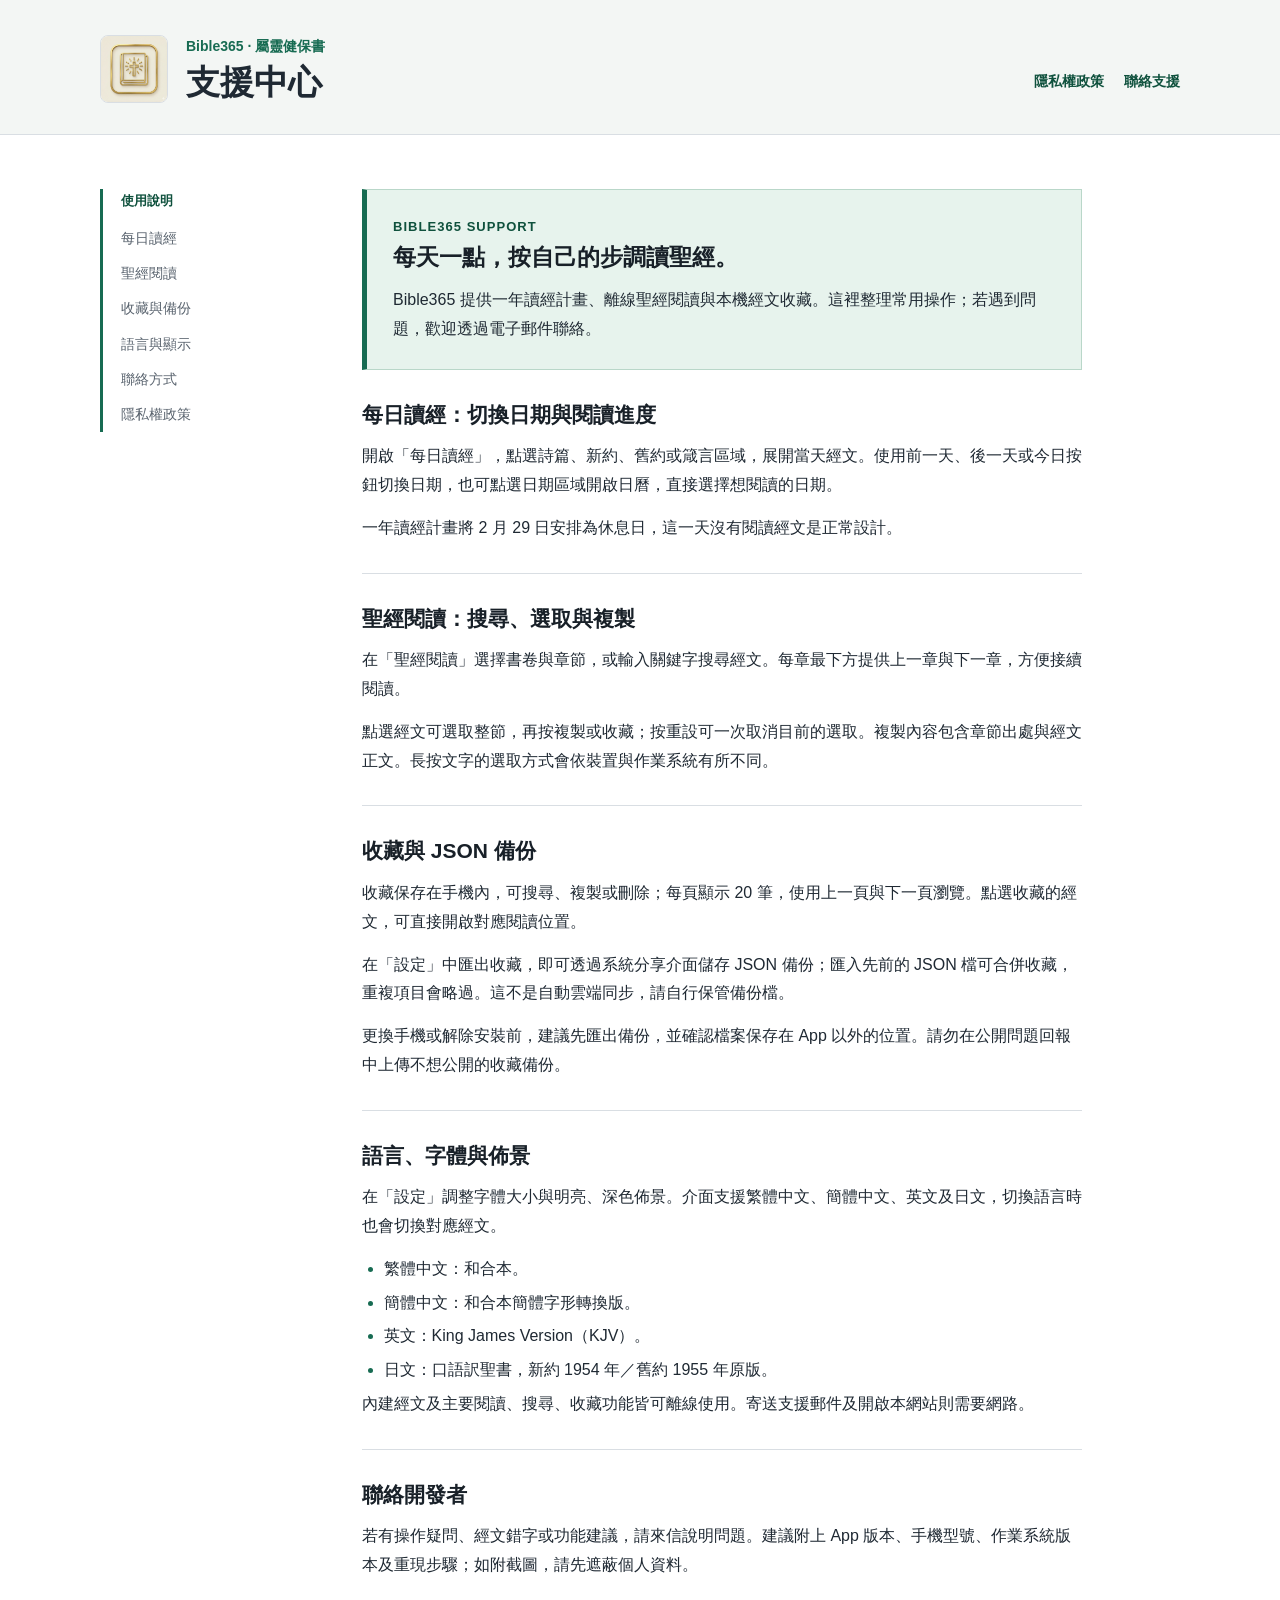
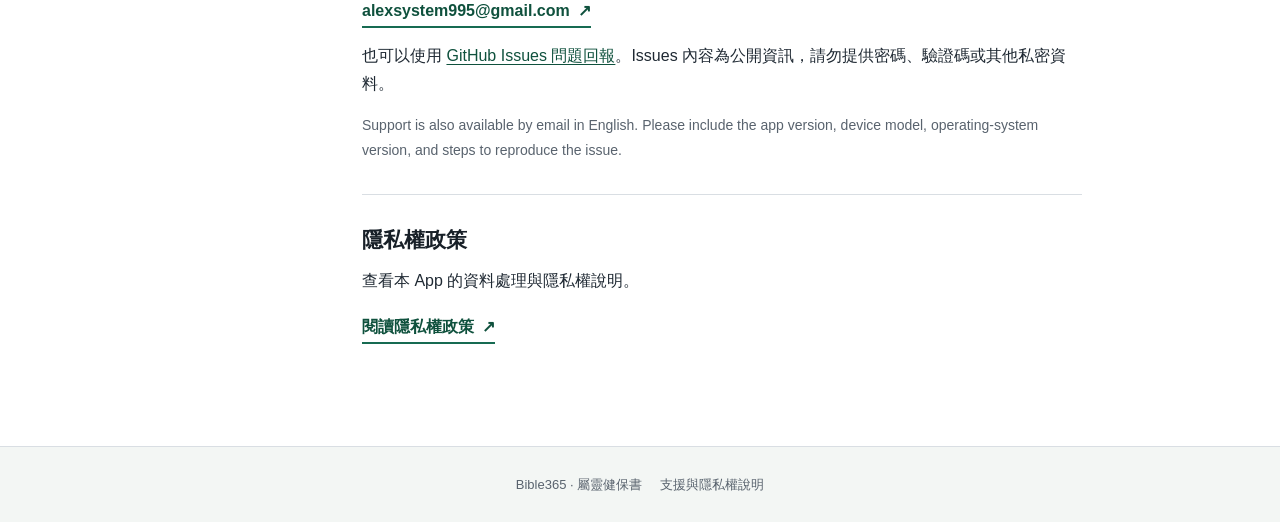
==== index.html @ 706f32ea "Migrate Bible365 support and privacy website to GitHub Pages" ====
<!doctype html>
<html lang="zh-Hant">
<head>
  <meta charset="utf-8">
  <meta name="viewport" content="width=device-width, initial-scale=1">
  <title>Bible365｜支援中心</title>
  <meta name="description" content="Bible365 支援中心：每日讀經、離線聖經、收藏備份的使用說明、問題回報與隱私權政策。">
  <link rel="canonical" href="https://alexlu2020.github.io/bible365-support/">
  <link rel="icon" href="icon.png">
  <link rel="apple-touch-icon" href="icon.png">
  <link rel="stylesheet" href="styles.css">
</head>
<body>
  <a class="skip-link" href="#main-content">跳至主要內容</a>
  <header class="site-header">
    <div class="header-inner">
      <div class="brand">
        <img src="icon.png" width="68" height="68" alt="Bible365 App 圖示">
        <div><p class="app-label">Bible365 · 屬靈健保書</p><h1>支援中心</h1></div>
      </div>
      <nav class="top-links" aria-label="網站導覽">
        <a href="privacy/">隱私權政策</a>
        <a href="#contact">聯絡支援</a>
      </nav>
    </div>
  </header>
  <main id="main-content" class="page-shell">
    <aside aria-label="支援內容導覽">
      <p class="toc-title">使用說明</p>
      <nav>
        <a href="#daily">每日讀經</a>
        <a href="#reader">聖經閱讀</a>
        <a href="#favorites">收藏與備份</a>
        <a href="#settings">語言與顯示</a>
        <a href="#contact">聯絡方式</a>
        <a href="privacy/">隱私權政策</a>
      </nav>
    </aside>
    <article>
      <section class="summary" aria-labelledby="summary-title">
        <p class="eyebrow">BIBLE365 SUPPORT</p>
        <h2 id="summary-title">每天一點，按自己的步調讀聖經。</h2>
        <p>Bible365 提供一年讀經計畫、離線聖經閱讀與本機經文收藏。這裡整理常用操作；若遇到問題，歡迎透過電子郵件聯絡。</p>
      </section>
      <section id="daily">
        <h2>每日讀經：切換日期與閱讀進度</h2>
        <p>開啟「每日讀經」，點選詩篇、新約、舊約或箴言區域，展開當天經文。使用前一天、後一天或今日按鈕切換日期，也可點選日期區域開啟日曆，直接選擇想閱讀的日期。</p>
        <p>一年讀經計畫將 2 月 29 日安排為休息日，這一天沒有閱讀經文是正常設計。</p>
      </section>
      <section id="reader">
        <h2>聖經閱讀：搜尋、選取與複製</h2>
        <p>在「聖經閱讀」選擇書卷與章節，或輸入關鍵字搜尋經文。每章最下方提供上一章與下一章，方便接續閱讀。</p>
        <p>點選經文可選取整節，再按複製或收藏；按重設可一次取消目前的選取。複製內容包含章節出處與經文正文。長按文字的選取方式會依裝置與作業系統有所不同。</p>
      </section>
      <section id="favorites">
        <h2>收藏與 JSON 備份</h2>
        <p>收藏保存在手機內，可搜尋、複製或刪除；每頁顯示 20 筆，使用上一頁與下一頁瀏覽。點選收藏的經文，可直接開啟對應閱讀位置。</p>
        <p>在「設定」中匯出收藏，即可透過系統分享介面儲存 JSON 備份；匯入先前的 JSON 檔可合併收藏，重複項目會略過。這不是自動雲端同步，請自行保管備份檔。</p>
        <p>更換手機或解除安裝前，建議先匯出備份，並確認檔案保存在 App 以外的位置。請勿在公開問題回報中上傳不想公開的收藏備份。</p>
      </section>
      <section id="settings">
        <h2>語言、字體與佈景</h2>
        <p>在「設定」調整字體大小與明亮、深色佈景。介面支援繁體中文、簡體中文、英文及日文，切換語言時也會切換對應經文。</p>
        <ul>
          <li>繁體中文：和合本。</li>
          <li>簡體中文：和合本簡體字形轉換版。</li>
          <li>英文：King James Version（KJV）。</li>
          <li>日文：口語訳聖書，新約 1954 年／舊約 1955 年原版。</li>
        </ul>
        <p>內建經文及主要閱讀、搜尋、收藏功能皆可離線使用。寄送支援郵件及開啟本網站則需要網路。</p>
      </section>
      <section id="contact">
        <h2>聯絡開發者</h2>
        <p>若有操作疑問、經文錯字或功能建議，請來信說明問題。建議附上 App 版本、手機型號、作業系統版本及重現步驟；如附截圖，請先遮蔽個人資料。</p>
        <p><a class="contact-link" href="mailto:alexsystem995@gmail.com">alexsystem995@gmail.com <span aria-hidden="true">↗</span></a></p>
        <p>也可以使用 <a href="https://github.com/alexlu2020/bible365-support/issues" target="_blank" rel="noopener noreferrer">GitHub Issues 問題回報</a>。Issues 內容為公開資訊，請勿提供密碼、驗證碼或其他私密資料。</p>
        <p class="muted">Support is also available by email in English. Please include the app version, device model, operating-system version, and steps to reproduce the issue.</p>
      </section>
      <section id="privacy">
        <h2>隱私權政策</h2>
        <p>查看本 App 的資料處理與隱私權說明。</p>
        <a class="contact-link" href="privacy/">閱讀隱私權政策 <span aria-hidden="true">↗</span></a>
      </section>
    </article>
  </main>
  <footer><p>Bible365 · 屬靈健保書</p><p>支援與隱私權說明</p></footer>
</body>
</html>
---- styles.css ----
:root {
  --ink: #1f2933;
  --muted: #59636e;
  --line: #d9dee3;
  --paper: #ffffff;
  --wash: #f3f6f4;
  --accent: #176b52;
  --accent-dark: #0f513d;
  --highlight: #e7f3ed;
}
* { box-sizing: border-box; }
html { scroll-behavior: smooth; }
body { margin: 0; background: var(--paper); color: var(--ink); font-family: "Noto Sans TC", "PingFang TC", "Microsoft JhengHei", sans-serif; font-size: 16px; line-height: 1.8; }
a { color: var(--accent-dark); text-underline-offset: 3px; overflow-wrap: anywhere; }
a:focus-visible { outline: 3px solid var(--accent); outline-offset: 4px; border-radius: 2px; }
.skip-link { position: absolute; left: 12px; top: -100px; z-index: 5; padding: 8px 16px; background: var(--paper); border: 2px solid var(--accent); }
.skip-link:focus { top: 12px; }
.site-header { border-bottom: 1px solid var(--line); background: var(--wash); }
.header-inner { width: min(1080px, calc(100% - 40px)); margin: 0 auto; padding: 34px 0 30px; display: flex; align-items: flex-end; justify-content: space-between; gap: 28px; }
.brand { display: flex; align-items: center; gap: 18px; }
.brand img { width: 68px; height: 68px; border: 1px solid var(--line); border-radius: 8px; background: #fff; object-fit: contain; }
.app-label, .effective-date, .toc-title, .eyebrow, footer p { margin: 0; }
.app-label { color: var(--accent); font-size: 14px; font-weight: 700; }
h1 { margin: 2px 0 0; font-size: 34px; line-height: 1.25; font-weight: 800; }
.effective-date { color: var(--muted); font-size: 14px; }
.page-shell { width: min(1080px, calc(100% - 40px)); margin: 0 auto; display: grid; grid-template-columns: 190px minmax(0, 720px); gap: 72px; padding: 54px 0 72px; }
aside { align-self: start; position: sticky; top: 28px; border-left: 3px solid var(--accent); padding-left: 18px; }
.toc-title { margin-bottom: 9px; font-size: 13px; font-weight: 800; color: var(--accent-dark); }
nav { display: flex; flex-direction: column; }
nav a { padding: 5px 0; color: var(--muted); font-size: 14px; text-decoration: none; }
nav a:hover, nav a:focus-visible { color: var(--accent); text-decoration: underline; }
.top-links { flex-direction: row; flex-wrap: wrap; gap: 20px; }
.top-links a { padding: 10px 0; color: var(--accent-dark); font-weight: 700; }
article { min-width: 0; }
article section { scroll-margin-top: 28px; padding: 30px 0; border-bottom: 1px solid var(--line); }
article section:first-child { padding-top: 25px; }
article section:last-child { border-bottom: 0; }
.summary { border: 1px solid #b9d7c9; border-left: 5px solid var(--accent); padding: 25px 26px; background: var(--highlight); }
.eyebrow { color: var(--accent-dark); font-size: 13px; font-weight: 800; letter-spacing: .08em; }
h2 { margin: 0 0 12px; color: #182028; font-size: 21px; line-height: 1.45; font-weight: 800; }
.summary h2 { margin-top: 3px; font-size: 23px; }
p { margin: 0 0 14px; }
p:last-child { margin-bottom: 0; }
ul { margin: 8px 0 0; padding-left: 1.35em; }
li { margin: 5px 0; }
li::marker { color: var(--accent); }
.contact-link { display: inline-flex; align-items: center; gap: 8px; margin-top: 3px; border-bottom: 2px solid var(--accent); color: var(--accent-dark); font-weight: 800; text-decoration: none; max-width: 100%; }
.contact-link:hover { color: var(--accent); }
.muted { color: var(--muted); font-size: 14px; }
footer { border-top: 1px solid var(--line); background: var(--wash); padding: 26px 20px; display: flex; justify-content: center; flex-wrap: wrap; gap: 18px; color: var(--muted); font-size: 13px; text-align: center; }
@media (max-width: 760px) {
  .header-inner { width: min(100% - 32px, 680px); padding: 24px 0; align-items: flex-start; flex-direction: column; gap: 12px; }
  .brand { gap: 13px; }
  .brand img { width: 54px; height: 54px; }
  h1 { font-size: 28px; }
  .page-shell { width: min(100% - 32px, 680px); display: block; padding: 30px 0 52px; }
  aside { position: static; margin-bottom: 25px; }
  nav { flex-direction: row; flex-wrap: wrap; column-gap: 18px; row-gap: 2px; }
  nav a { padding: 8px 0; }
  article section { padding: 25px 0; }
  .summary { padding: 21px 18px; }
  article section:first-child { padding-top: 21px; }
  .summary h2 { font-size: 21px; }
  footer { flex-direction: column; gap: 2px; }
}
@media (prefers-reduced-motion: reduce) { html { scroll-behavior: auto; } }
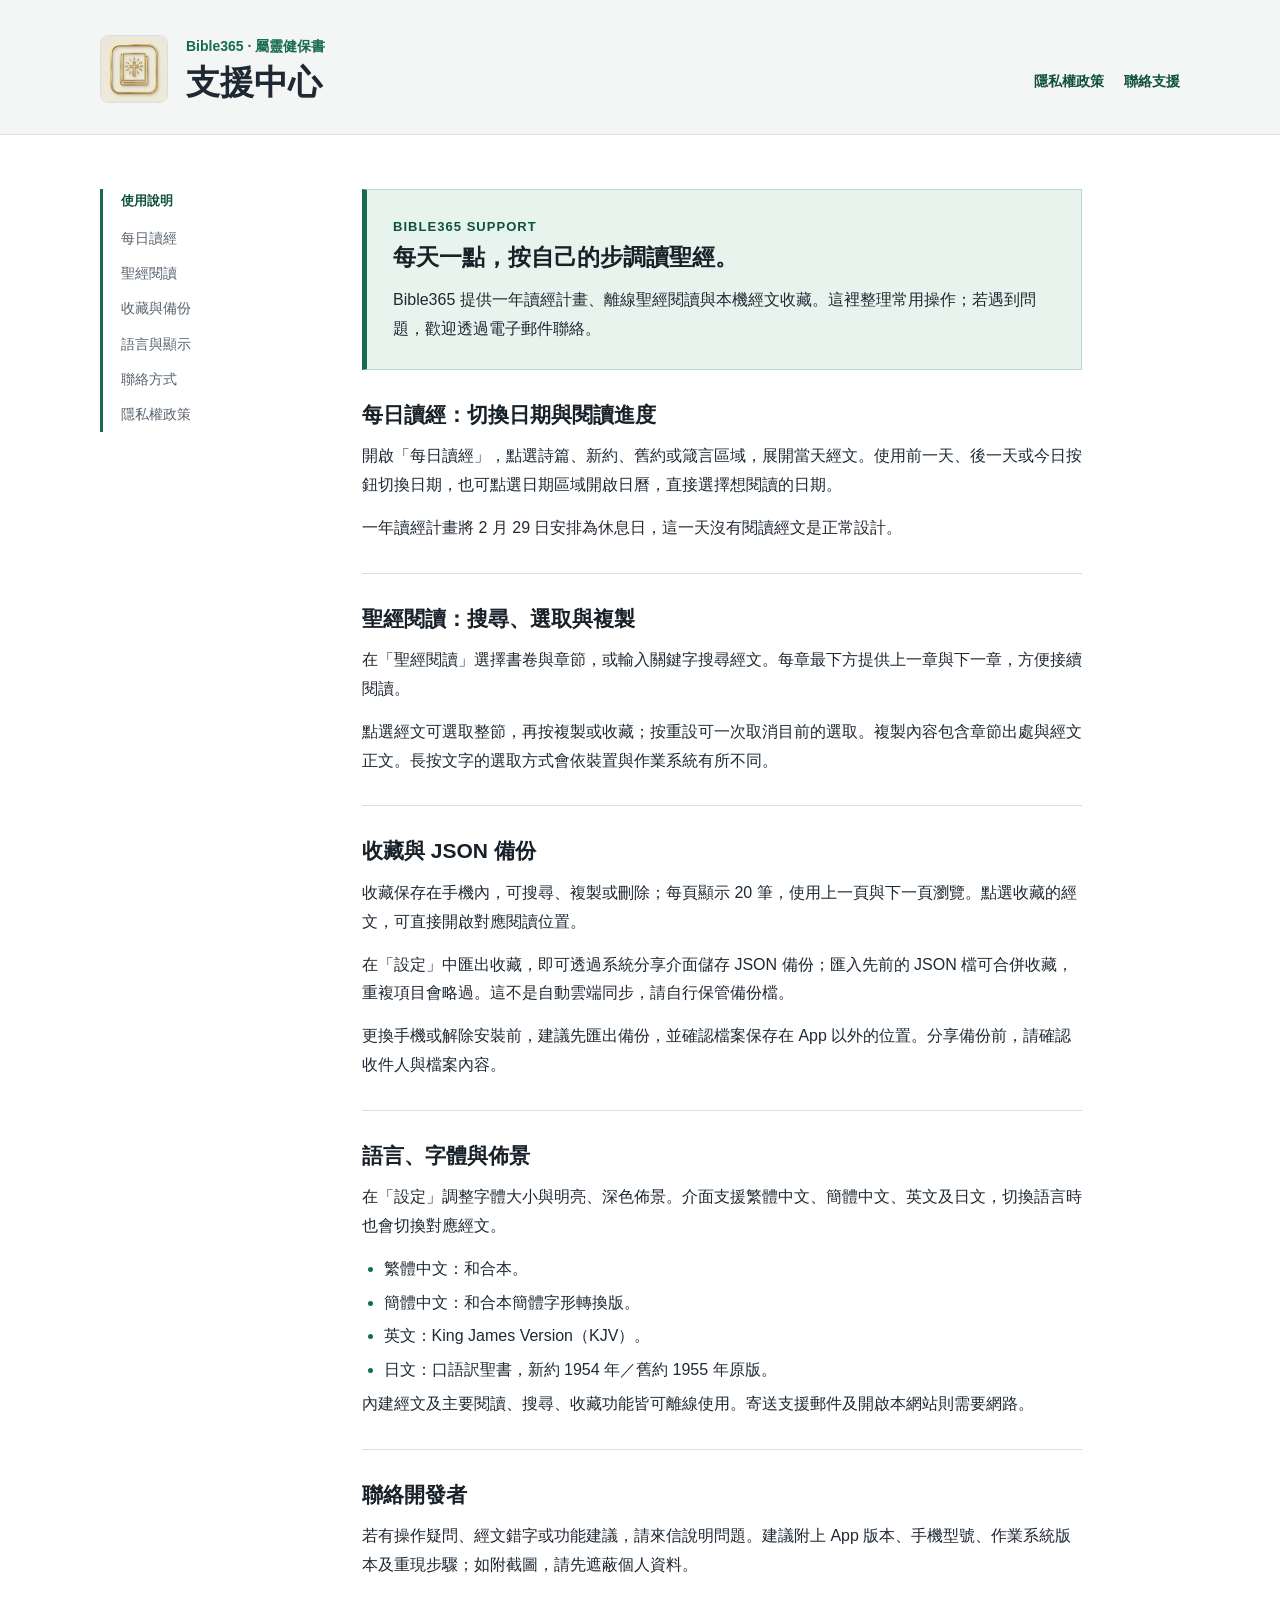
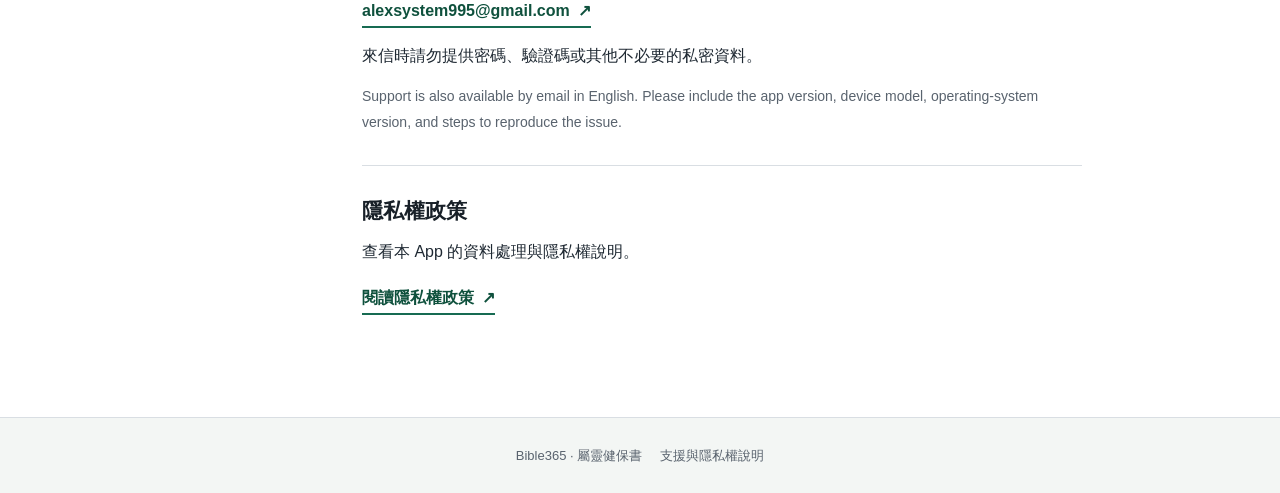
==== commit 11d4789a: "Remove GitHub Issues links and keep email-only support" ====
--- a/index.html
+++ b/index.html
@@ -56,7 +56,7 @@
         <h2>收藏與 JSON 備份</h2>
         <p>收藏保存在手機內，可搜尋、複製或刪除；每頁顯示 20 筆，使用上一頁與下一頁瀏覽。點選收藏的經文，可直接開啟對應閱讀位置。</p>
         <p>在「設定」中匯出收藏，即可透過系統分享介面儲存 JSON 備份；匯入先前的 JSON 檔可合併收藏，重複項目會略過。這不是自動雲端同步，請自行保管備份檔。</p>
-        <p>更換手機或解除安裝前，建議先匯出備份，並確認檔案保存在 App 以外的位置。請勿在公開問題回報中上傳不想公開的收藏備份。</p>
+        <p>更換手機或解除安裝前，建議先匯出備份，並確認檔案保存在 App 以外的位置。分享備份前，請確認收件人與檔案內容。</p>
       </section>
       <section id="settings">
         <h2>語言、字體與佈景</h2>
@@ -73,7 +73,7 @@
         <h2>聯絡開發者</h2>
         <p>若有操作疑問、經文錯字或功能建議，請來信說明問題。建議附上 App 版本、手機型號、作業系統版本及重現步驟；如附截圖，請先遮蔽個人資料。</p>
         <p><a class="contact-link" href="mailto:alexsystem995@gmail.com">alexsystem995@gmail.com <span aria-hidden="true">↗</span></a></p>
-        <p>也可以使用 <a href="https://github.com/alexlu2020/bible365-support/issues" target="_blank" rel="noopener noreferrer">GitHub Issues 問題回報</a>。Issues 內容為公開資訊，請勿提供密碼、驗證碼或其他私密資料。</p>
+        <p>來信時請勿提供密碼、驗證碼或其他不必要的私密資料。</p>
         <p class="muted">Support is also available by email in English. Please include the app version, device model, operating-system version, and steps to reproduce the issue.</p>
       </section>
       <section id="privacy">
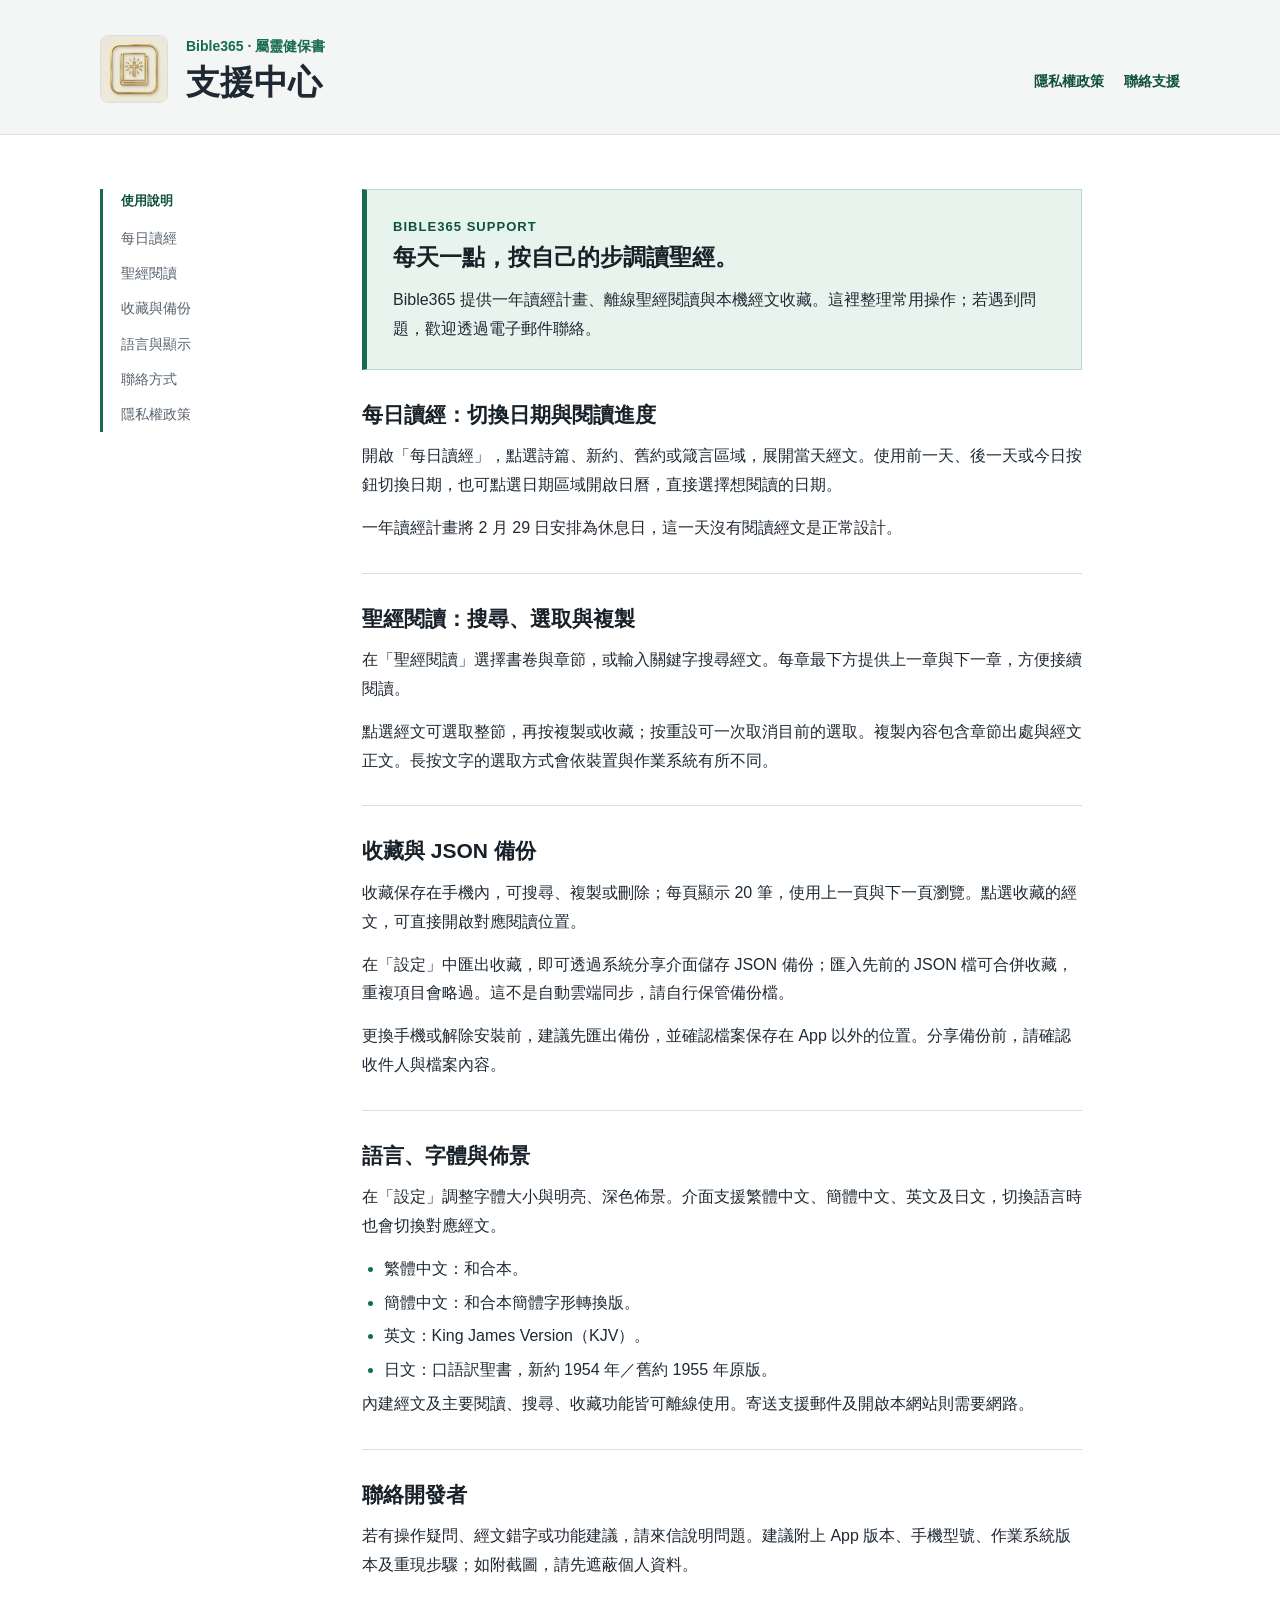
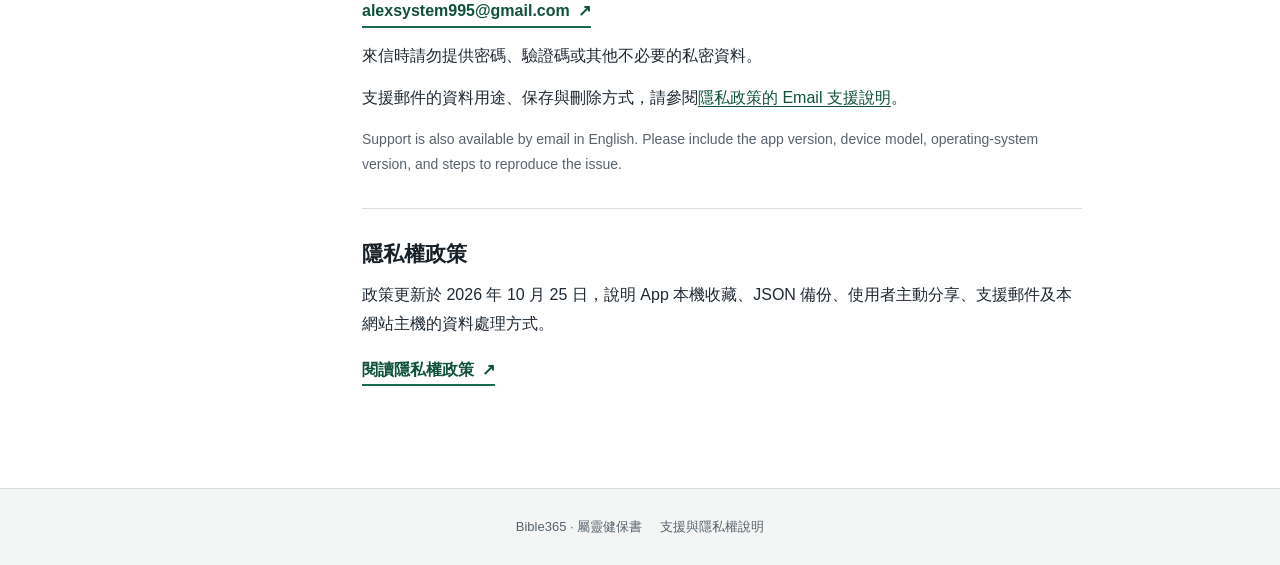
==== commit 631982a0: "Update privacy policy for favorites, backups, email support and hosting" ====
--- a/index.html
+++ b/index.html
@@ -74,11 +74,12 @@
         <p>若有操作疑問、經文錯字或功能建議，請來信說明問題。建議附上 App 版本、手機型號、作業系統版本及重現步驟；如附截圖，請先遮蔽個人資料。</p>
         <p><a class="contact-link" href="mailto:alexsystem995@gmail.com">alexsystem995@gmail.com <span aria-hidden="true">↗</span></a></p>
         <p>來信時請勿提供密碼、驗證碼或其他不必要的私密資料。</p>
+        <p>支援郵件的資料用途、保存與刪除方式，請參閱<a href="privacy/#support-email">隱私政策的 Email 支援說明</a>。</p>
         <p class="muted">Support is also available by email in English. Please include the app version, device model, operating-system version, and steps to reproduce the issue.</p>
       </section>
       <section id="privacy">
         <h2>隱私權政策</h2>
-        <p>查看本 App 的資料處理與隱私權說明。</p>
+        <p>政策更新於 2026 年 10 月 25 日，說明 App 本機收藏、JSON 備份、使用者主動分享、支援郵件及本網站主機的資料處理方式。</p>
         <a class="contact-link" href="privacy/">閱讀隱私權政策 <span aria-hidden="true">↗</span></a>
       </section>
     </article>
